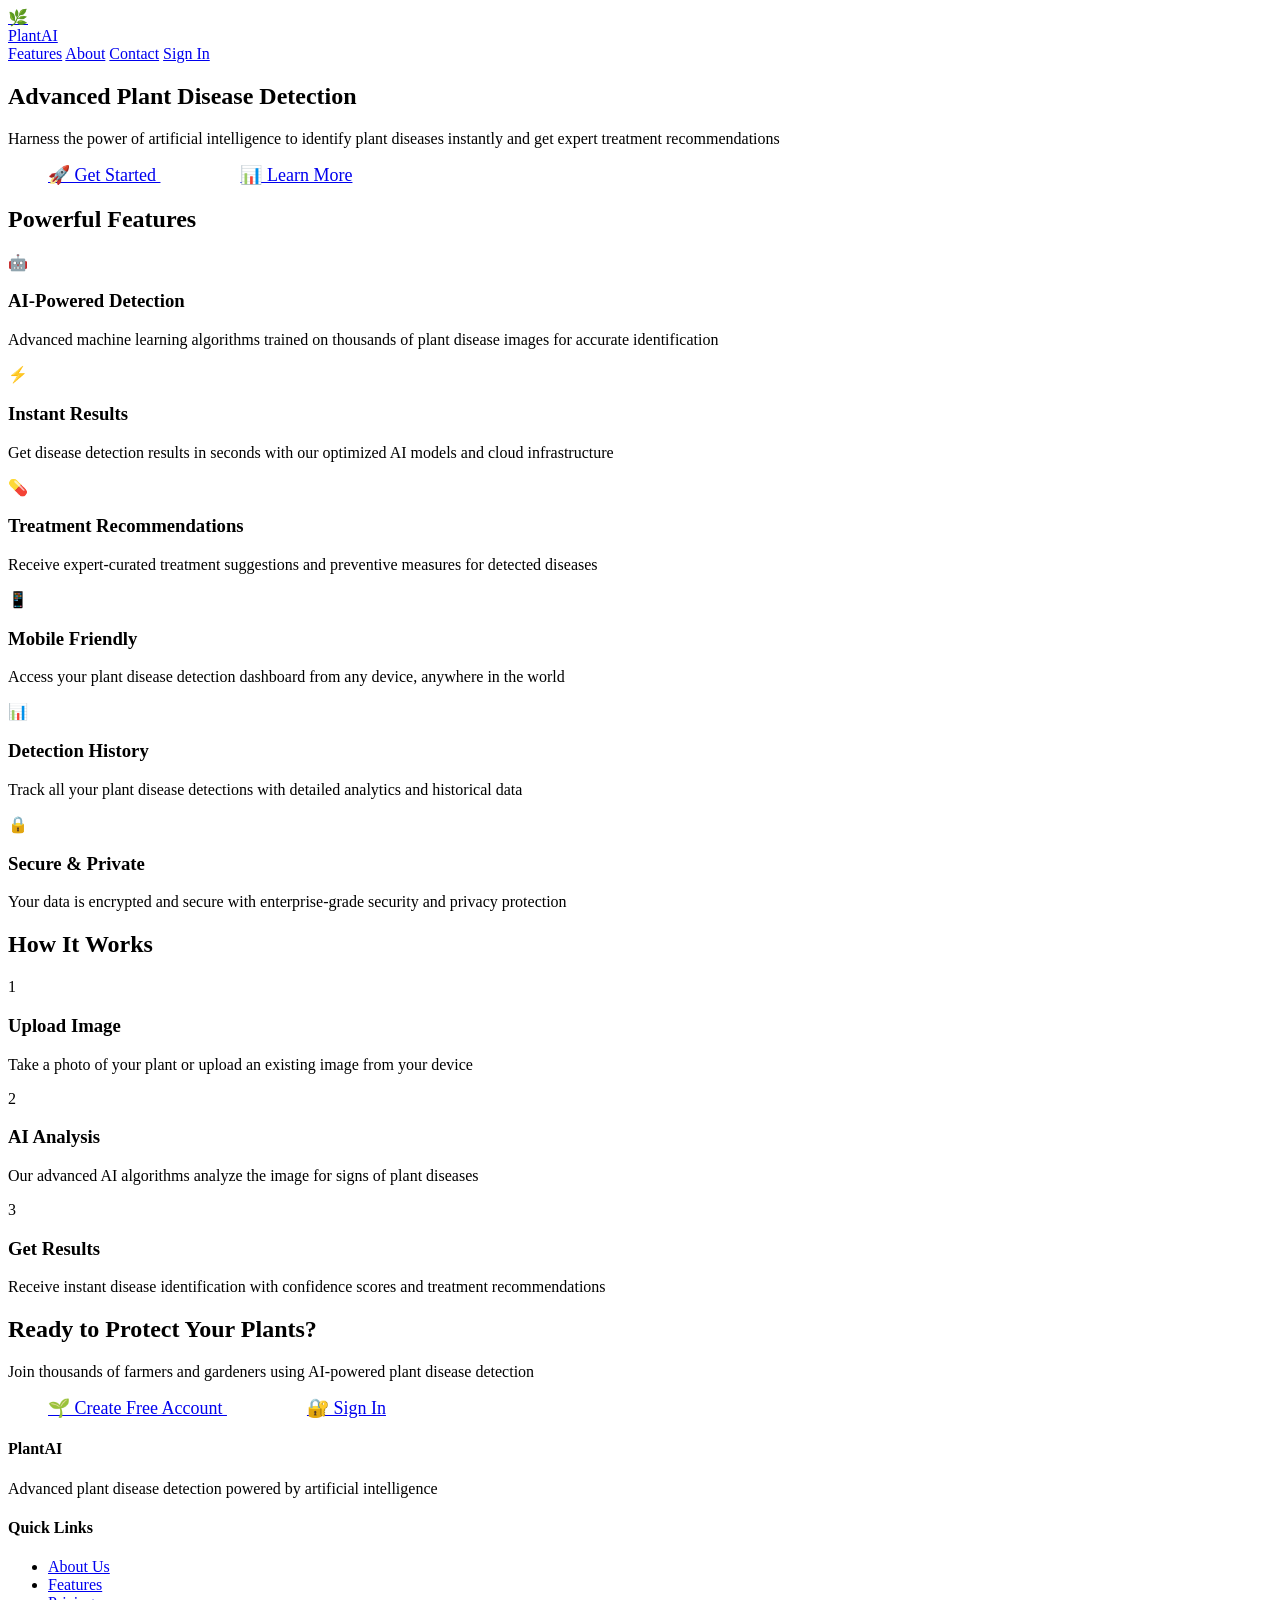
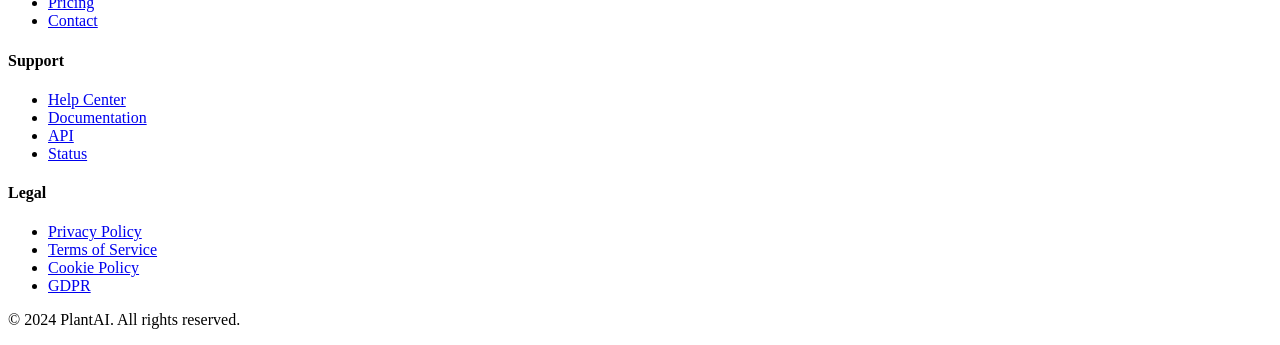
==== frontend/dashboard.html @ 575cbe3a "Initial commit: AI Plant Disease Detection System" ====
<!DOCTYPE html>
<html lang="en">
<head>
    <meta charset="UTF-8">
    <meta name="viewport" content="width=device-width, initial-scale=1.0">
    <title>Dashboard - Plant Disease Detection</title>
    <link rel="stylesheet" href="styles.css">
    <link rel="preconnect" href="https://fonts.googleapis.com">
    <link rel="preconnect" href="https://fonts.gstatic.com" crossorigin>
    <link href="https://fonts.googleapis.com/css2?family=Inter:wght@300;400;500;600;700;800&display=swap" rel="stylesheet">
</head>
<body>
    <div class="dashboard-container">
        <!-- Professional Dashboard Header -->
        <header class="dashboard-header">
            <div class="container">
                <div class="header-content">
                    <a href="#" class="logo">
                        <div class="logo-icon">🌿</div>
                        <span>PlantAI</span>
                    </a>
                    <nav class="nav-menu">
                        <a href="#dashboard" class="nav-link active" data-section="dashboard">Dashboard</a>
                        <a href="#history" class="nav-link" data-section="history">History</a>
                        <a href="#settings" class="nav-link" data-section="settings">Settings</a>
                        <button id="logout-btn" class="btn btn-secondary" style="width: auto; padding: 0.75rem 1.5rem; font-size: 0.875rem;">
                            Logout
                        </button>
                    </nav>
                </div>
            </div>
        </header>

        <!-- Professional Dashboard Content -->
        <main class="dashboard-content">
            <div class="container">
                <!-- Welcome Section -->
                <section class="welcome-card fade-in">
                    <div class="welcome-header">
                        <h2>Welcome back, <span id="username">User</span>! 🌱</h2>
                        <p>Upload plant images to detect diseases and get AI-powered recommendations for treatment</p>
                    </div>
                </section>

                <!-- Upload Section -->
                <section class="upload-section slide-up">
                    <h3>🔬 Disease Detection</h3>
                    <div class="upload-container">
                        <div class="upload-area" id="uploadArea">
                            <div class="upload-icon">📸</div>
                            <p class="upload-text">Click to upload or drag and drop</p>
                            <p class="upload-hint">PNG, JPG, JPEG up to 16MB</p>
                            <input type="file" id="fileInput" accept="image/*" hidden>
                        </div>
                        
                        <div class="preview-container" id="previewContainer" style="display: none;">
                            <img id="previewImage" alt="Preview" style="width: 100%; max-height: 300px; object-fit: cover; border-radius: 12px; margin-bottom: 1.5rem;">
                            <div class="preview-actions">
                                <button id="detectBtn" class="btn btn-primary" style="width: auto; padding: 1rem 2rem;">
                                    🚀 Detect Disease
                                </button>
                                <button id="clearBtn" class="btn btn-secondary" style="width: auto; padding: 1rem 2rem;">
                                    🗑️ Clear
                                </button>
                            </div>
                        </div>
                    </div>
                </section>

                <!-- Results Section -->
                <section class="results-section" id="resultsSection" style="display: none;">
                    <h3>📊 Detection Results</h3>
                    <div class="result-card">
                        <div class="result-header">
                            <h4 class="result-title" id="diseaseName">Analyzing...</h4>
                            <span class="confidence-badge" id="confidenceScore">0%</span>
                        </div>
                        <div class="result-body">
                            <p class="result-description" id="diseaseDescription"></p>
                            <div class="recommendations">
                                <h4>💡 Treatment Recommendations</h4>
                                <ul id="recommendationsList"></ul>
                            </div>
                        </div>
                    </div>
                </section>

                <!-- History Section -->
                <section class="history-section scale-in">
                    <h3>📈 Detection History</h3>
                    <div class="history-grid" id="historyContainer">
                        <p class="text-center" style="grid-column: 1 / -1; color: var(--text-secondary); font-style: italic;">
                            No detection history available
                        </p>
                    </div>
                </section>
            </div>
        </main>
    </div>
    
    <!-- Professional Loading Overlay -->
    <div class="loading-overlay" id="loadingOverlay" style="display: none;">
        <div class="loading-spinner"></div>
        <p class="loading-text">Analyzing image with AI...</p>
    </div>
    
    <script src="dashboard.js"></script>
</body>
</html>
---- frontend/styles.css ----
/* ===== MODERN PROFESSIONAL UI ===== */

/* CSS Variables for Professional Theme */
:root {
    --primary-color: #2563eb;
    --primary-dark: #1e40af;
    --primary-light: #3b82f6;
    --secondary-color: #10b981;
    --accent-color: #f59e0b;
    --danger-color: #ef4444;
    --warning-color: #f59e0b;
    --success-color: #10b981;
    --dark-bg: #0f172a;
    --light-bg: #f8fafc;
    --card-bg: #ffffff;
    --text-primary: #1e293b;
    --text-secondary: #64748b;
    --text-light: #94a3b8;
    --border-color: #e2e8f0;
    --shadow-sm: 0 1px 2px 0 rgba(0, 0, 0, 0.05);
    --shadow-md: 0 4px 6px -1px rgba(0, 0, 0, 0.1), 0 2px 4px -1px rgba(0, 0, 0, 0.06);
    --shadow-lg: 0 10px 15px -3px rgba(0, 0, 0, 0.1), 0 4px 6px -2px rgba(0, 0, 0, 0.05);
    --shadow-xl: 0 20px 25px -5px rgba(0, 0, 0, 0.1), 0 10px 10px -5px rgba(0, 0, 0, 0.04);
    --gradient-primary: linear-gradient(135deg, #667eea 0%, #764ba2 100%);
    --gradient-secondary: linear-gradient(135deg, #f093fb 0%, #f5576c 100%);
    --gradient-success: linear-gradient(135deg, #4facfe 0%, #00f2fe 100%);
    --gradient-dark: linear-gradient(135deg, #0f172a 0%, #1e293b 100%);
}

/* Global Reset & Base Styles */
* {
    margin: 0;
    padding: 0;
    box-sizing: border-box;
}

html {
    scroll-behavior: smooth;
    font-size: 16px;
}

body {
    font-family: 'Inter', -apple-system, BlinkMacSystemFont, 'Segoe UI', Roboto, Oxygen, Ubuntu, Cantarell, sans-serif;
    line-height: 1.6;
    color: var(--text-primary);
    background: var(--gradient-dark);
    min-height: 100vh;
    overflow-x: hidden;
}

/* Professional Typography */
h1, h2, h3, h4, h5, h6 {
    font-weight: 700;
    line-height: 1.2;
    letter-spacing: -0.025em;
}

h1 { font-size: clamp(2rem, 5vw, 3.5rem); }
h2 { font-size: clamp(1.5rem, 4vw, 2.5rem); }
h3 { font-size: clamp(1.25rem, 3vw, 2rem); }
h4 { font-size: clamp(1.125rem, 2.5vw, 1.5rem); }
h5 { font-size: clamp(1rem, 2vw, 1.25rem); }
h6 { font-size: clamp(0.875rem, 1.5vw, 1.125rem); }

p {
    font-size: clamp(0.875rem, 2vw, 1rem);
    color: var(--text-secondary);
    margin-bottom: 1rem;
}

/* Professional Container */
.container {
    max-width: 1400px;
    margin: 0 auto;
    padding: 0 2rem;
}

@media (min-width: 1536px) {
    .container {
        max-width: 1600px;
        padding: 0 3rem;
    }
}

/* ===== ENHANCED HEADER ===== */
.header {
    background: rgba(255, 255, 255, 0.05);
    backdrop-filter: blur(20px);
    -webkit-backdrop-filter: blur(20px);
    border-bottom: 1px solid rgba(255, 255, 255, 0.1);
    padding: 2rem 0;
    position: relative;
    overflow: hidden;
}

.header::before {
    content: '';
    position: absolute;
    top: 0;
    left: -100%;
    width: 100%;
    height: 100%;
    background: linear-gradient(90deg, transparent, rgba(255,255,255,0.03), transparent);
    animation: shimmer 8s infinite;
}

@keyframes shimmer {
    0% { left: -100%; }
    100% { left: 100%; }
}

.header-content {
    display: flex;
    justify-content: space-between;
    align-items: center;
    position: relative;
    z-index: 10;
}

.logo {
    display: flex;
    align-items: center;
    gap: 1rem;
    font-size: 1.5rem;
    font-weight: 800;
    color: white;
    text-decoration: none;
}

.logo-icon {
    width: 48px;
    height: 48px;
    background: var(--gradient-primary);
    border-radius: 12px;
    display: flex;
    align-items: center;
    justify-content: center;
    font-size: 1.5rem;
    box-shadow: var(--shadow-lg);
}

.header-title {
    text-align: center;
    color: white;
    margin-bottom: 0.5rem;
}

.header-subtitle {
    color: rgba(255, 255, 255, 0.8);
    font-size: 1rem;
    font-weight: 400;
}

/* ===== PROFESSIONAL NAVIGATION ===== */
.nav-menu {
    display: flex;
    gap: 2rem;
    align-items: center;
}

.nav-link {
    color: rgba(255, 255, 255, 0.8);
    text-decoration: none;
    font-weight: 500;
    padding: 0.5rem 1rem;
    border-radius: 8px;
    transition: all 0.3s ease;
    position: relative;
}

.nav-link:hover {
    color: white;
    background: rgba(255, 255, 255, 0.1);
}

.nav-link.active {
    color: white;
    background: var(--primary-color);
}

/* ===== PROFESSIONAL AUTHENTICATION ===== */
.auth-container {
    background: rgba(255, 255, 255, 0.95);
    backdrop-filter: blur(20px);
    -webkit-backdrop-filter: blur(20px);
    border-radius: 24px;
    box-shadow: var(--shadow-xl);
    border: 1px solid rgba(255, 255, 255, 0.2);
    max-width: 480px;
    margin: 4rem auto;
    overflow: hidden;
    position: relative;
}

.auth-container::before {
    content: '';
    position: absolute;
    top: 0;
    left: 0;
    right: 0;
    height: 4px;
    background: var(--gradient-primary);
}

.auth-header {
    padding: 2.5rem 2rem 1.5rem;
    text-align: center;
    background: var(--gradient-dark);
    color: white;
}

.auth-header h2 {
    font-size: 2rem;
    margin-bottom: 0.5rem;
}

.auth-header p {
    color: rgba(255, 255, 255, 0.8);
    margin-bottom: 0;
}

.auth-body {
    padding: 2.5rem 2rem;
}

.form-group {
    margin-bottom: 1.5rem;
}

.form-label {
    display: block;
    margin-bottom: 0.5rem;
    font-weight: 600;
    color: var(--text-primary);
    font-size: 0.875rem;
}

.form-input {
    width: 100%;
    padding: 1rem 1.25rem;
    border: 2px solid var(--border-color);
    border-radius: 12px;
    font-size: 1rem;
    transition: all 0.3s ease;
    background: white;
}

.form-input:focus {
    outline: none;
    border-color: var(--primary-color);
    box-shadow: 0 0 0 3px rgba(37, 99, 235, 0.1);
}

.form-input::placeholder {
    color: var(--text-light);
}

.btn {
    width: 100%;
    padding: 1rem 2rem;
    border: none;
    border-radius: 12px;
    font-size: 1rem;
    font-weight: 600;
    cursor: pointer;
    transition: all 0.3s ease;
    position: relative;
    overflow: hidden;
    text-transform: uppercase;
    letter-spacing: 0.05em;
}

.btn-primary {
    background: var(--gradient-primary);
    color: white;
    box-shadow: var(--shadow-md);
}

.btn-primary:hover {
    transform: translateY(-2px);
    box-shadow: var(--shadow-lg);
}

.btn-primary:active {
    transform: translateY(0);
}

.btn-secondary {
    background: var(--gradient-secondary);
    color: white;
    box-shadow: var(--shadow-md);
}

.btn-secondary:hover {
    transform: translateY(-2px);
    box-shadow: var(--shadow-lg);
}

.auth-footer {
    padding: 1.5rem 2rem;
    text-align: center;
    background: var(--light-bg);
    border-top: 1px solid var(--border-color);
}

.auth-link {
    color: var(--primary-color);
    text-decoration: none;
    font-weight: 600;
}

.auth-link:hover {
    text-decoration: underline;
}

/* ===== PROFESSIONAL DASHBOARD ===== */
.dashboard-container {
    min-height: 100vh;
    background: var(--gradient-dark);
}

.dashboard-header {
    background: rgba(255, 255, 255, 0.05);
    backdrop-filter: blur(20px);
    -webkit-backdrop-filter: blur(20px);
    border-bottom: 1px solid rgba(255, 255, 255, 0.1);
    position: sticky;
    top: 0;
    z-index: 100;
}

.dashboard-content {
    padding: 3rem 0;
}

.welcome-card {
    background: rgba(255, 255, 255, 0.95);
    backdrop-filter: blur(20px);
    -webkit-backdrop-filter: blur(20px);
    border-radius: 24px;
    padding: 3rem;
    margin-bottom: 3rem;
    text-align: center;
    box-shadow: var(--shadow-xl);
    border: 1px solid rgba(255, 255, 255, 0.2);
}

.welcome-card h2 {
    color: var(--text-primary);
    margin-bottom: 1rem;
}

.welcome-card p {
    color: var(--text-secondary);
    font-size: 1.125rem;
}

/* ===== PROFESSIONAL UPLOAD SECTION ===== */
.upload-section {
    background: rgba(255, 255, 255, 0.95);
    backdrop-filter: blur(20px);
    -webkit-backdrop-filter: blur(20px);
    border-radius: 24px;
    padding: 3rem;
    margin-bottom: 3rem;
    box-shadow: var(--shadow-xl);
    border: 1px solid rgba(255, 255, 255, 0.2);
}

.upload-area {
    border: 3px dashed var(--primary-color);
    border-radius: 20px;
    padding: 4rem 2rem;
    text-align: center;
    cursor: pointer;
    transition: all 0.4s ease;
    background: linear-gradient(135deg, rgba(37, 99, 235, 0.05) 0%, rgba(37, 99, 235, 0.02) 100%);
    position: relative;
    overflow: hidden;
}

.upload-area::before {
    content: '';
    position: absolute;
    top: 0;
    left: 0;
    right: 0;
    bottom: 0;
    background: linear-gradient(45deg, transparent 30%, rgba(37, 99, 235, 0.1) 50%, transparent 70%);
    transform: translateX(-100%);
    transition: transform 0.6s;
}

.upload-area:hover::before {
    transform: translateX(100%);
}

.upload-area:hover {
    border-color: var(--primary-dark);
    background: linear-gradient(135deg, rgba(37, 99, 235, 0.1) 0%, rgba(37, 99, 235, 0.05) 100%);
    transform: translateY(-5px);
}

.upload-icon {
    font-size: 4rem;
    margin-bottom: 1.5rem;
    color: var(--primary-color);
    animation: float 3s ease-in-out infinite;
}

@keyframes float {
    0%, 100% { transform: translateY(0px); }
    50% { transform: translateY(-10px); }
}

.upload-text {
    color: var(--text-primary);
    font-size: 1.25rem;
    font-weight: 600;
    margin-bottom: 0.5rem;
}

.upload-hint {
    color: var(--text-secondary);
    font-size: 0.875rem;
}

/* ===== PROFESSIONAL RESULTS ===== */
.results-section {
    background: rgba(255, 255, 255, 0.95);
    backdrop-filter: blur(20px);
    -webkit-backdrop-filter: blur(20px);
    border-radius: 24px;
    padding: 3rem;
    margin-bottom: 3rem;
    box-shadow: var(--shadow-xl);
    border: 1px solid rgba(255, 255, 255, 0.2);
    opacity: 0;
    transform: translateY(30px);
    transition: all 0.6s ease;
}

.results-section.show {
    opacity: 1;
    transform: translateY(0);
}

.result-card {
    background: white;
    border-radius: 16px;
    overflow: hidden;
    box-shadow: var(--shadow-md);
}

.result-header {
    background: var(--gradient-dark);
    color: white;
    padding: 2rem;
    display: flex;
    justify-content: space-between;
    align-items: center;
}

.result-title {
    font-size: 1.5rem;
    font-weight: 700;
}

.confidence-badge {
background: var(--gradient-success);
color: white;
padding: 0.75rem 1.5rem;
border-radius: 50px;
font-weight: 700;
font-size: 0.875rem;
box-shadow: var(--shadow-md);
}

.confidence-high {
background: linear-gradient(135deg, #10b981 0%, #059669 100%);
}

.confidence-medium {
background: linear-gradient(135deg, #f59e0b 0%, #d97706 100%);
}

.confidence-low {
background: linear-gradient(135deg, #ef4444 0%, #dc2626 100%);
}

.result-body {
padding: 2rem;
}

.result-description {
    color: var(--text-secondary);
    margin-bottom: 2rem;
    line-height: 1.7;
}

.recommendations {
    background: var(--light-bg);
    border-radius: 12px;
    padding: 1.5rem;
}

.recommendations h4 {
    color: var(--text-primary);
    margin-bottom: 1rem;
    font-size: 1.125rem;
}

.recommendations ul {
    list-style: none;
}

.recommendations li {
    padding: 0.75rem 0;
    color: var(--text-secondary);
    position: relative;
    padding-left: 2rem;
}

.recommendations li::before {
    content: '✓';
    position: absolute;
    left: 0;
    color: var(--success-color);
    font-weight: bold;
    font-size: 1.125rem;
}

/* ===== PROFESSIONAL HISTORY ===== */
.history-section {
    background: rgba(255, 255, 255, 0.95);
    backdrop-filter: blur(20px);
    -webkit-backdrop-filter: blur(20px);
    border-radius: 24px;
    padding: 3rem;
    box-shadow: var(--shadow-xl);
    border: 1px solid rgba(255, 255, 255, 0.2);
}

.history-grid {
    display: grid;
    grid-template-columns: repeat(auto-fill, minmax(320px, 1fr));
    gap: 2rem;
}

.history-item {
    background: white;
    border-radius: 16px;
    overflow: hidden;
    box-shadow: var(--shadow-md);
    transition: all 0.3s ease;
    cursor: pointer;
}

.history-item:hover {
    transform: translateY(-5px);
    box-shadow: var(--shadow-xl);
}

.history-image {
    width: 100%;
    height: 200px;
    object-fit: cover;
}

.history-content {
    padding: 1.5rem;
}

.history-title {
    font-size: 1.125rem;
    font-weight: 600;
    color: var(--text-primary);
    margin-bottom: 0.5rem;
}

.history-confidence {
    color: var(--text-secondary);
    font-size: 0.875rem;
    margin-bottom: 0.5rem;
}

.history-date {
    color: var(--text-light);
    font-size: 0.75rem;
}

/* Enhanced History Item Styles */
.history-item-header {
    display: flex;
    justify-content: space-between;
    align-items: center;
    margin-bottom: 1rem;
}

.history-item-header h4 {
    font-size: 1.125rem;
    font-weight: 600;
    color: var(--text-primary);
    margin: 0;
}

.history-item-body {
    display: flex;
    flex-direction: column;
    gap: 0.5rem;
}

.history-filename {
    color: var(--text-secondary);
    font-size: 0.875rem;
    margin: 0;
}

.history-date {
    color: var(--text-light);
    font-size: 0.75rem;
    margin: 0;
}

/* No History Card */
.no-history-card {
    text-align: center;
    padding: 4rem 2rem;
    background: rgba(255, 255, 255, 0.5);
    border-radius: 20px;
    border: 2px dashed var(--border-color);
    grid-column: 1 / -1;
}

.no-history-icon {
    font-size: 4rem;
    margin-bottom: 1.5rem;
    opacity: 0.5;
}

.no-history-card h3 {
    color: var(--text-secondary);
    margin-bottom: 1rem;
    font-size: 1.5rem;
}

.no-history-card p {
    color: var(--text-light);
    font-size: 1rem;
    margin: 0;
}

/* ===== PROFESSIONAL LOADING ===== */
.loading-overlay {
    position: fixed;
    top: 0;
    left: 0;
    width: 100%;
    height: 100%;
    background: rgba(0, 0, 0, 0.8);
    backdrop-filter: blur(10px);
    -webkit-backdrop-filter: blur(10px);
    display: flex;
    flex-direction: column;
    justify-content: center;
    align-items: center;
    z-index: 1000;
}

.loading-spinner {
    width: 60px;
    height: 60px;
    border: 4px solid rgba(255, 255, 255, 0.2);
    border-top: 4px solid var(--primary-color);
    border-radius: 50%;
    animation: spin 1s linear infinite;
    margin-bottom: 1.5rem;
}

@keyframes spin {
    0% { transform: rotate(0deg); }
    100% { transform: rotate(360deg); }
}

.loading-text {
    color: white;
    font-size: 1.125rem;
    font-weight: 500;
}

/* ===== PROFESSIONAL ERROR MESSAGES ===== */
.error-message {
    background: linear-gradient(135deg, #fef2f2 0%, #fee2e2 100%);
    color: var(--danger-color);
    padding: 1rem 1.5rem;
    border-radius: 12px;
    border: 1px solid #fecaca;
    font-size: 0.875rem;
    font-weight: 500;
    margin-top: 1rem;
    display: none;
}

.error-message.show {
    display: block;
    animation: slideDown 0.3s ease;
}

@keyframes slideDown {
    from {
        opacity: 0;
        transform: translateY(-10px);
    }
    to {
        opacity: 1;
        transform: translateY(0);
    }
}

/* ===== PROFESSIONAL RESPONSIVE DESIGN ===== */
@media (max-width: 768px) {
    .container {
        padding: 0 1rem;
    }
    
    .auth-container {
        margin: 2rem 1rem;
        border-radius: 16px;
    }
    
    .auth-header,
    .auth-body,
    .auth-footer {
        padding: 1.5rem;
    }
    
    .upload-section,
    .results-section,
    .history-section {
        padding: 2rem 1.5rem;
        border-radius: 16px;
    }
    
    .history-grid {
        grid-template-columns: 1fr;
        gap: 1.5rem;
    }
    
    .nav-menu {
        display: none;
    }
}

@media (max-width: 480px) {
    .header-title {
        font-size: 1.5rem;
    }
    
    .logo-icon {
        width: 40px;
        height: 40px;
        font-size: 1.25rem;
    }
    
    .upload-area {
        padding: 3rem 1rem;
    }
    
    .upload-icon {
        font-size: 3rem;
    }
}

/* ===== PROFESSIONAL UTILITIES ===== */
.text-center { text-align: center; }
.text-left { text-align: left; }
.text-right { text-align: right; }

.mb-0 { margin-bottom: 0; }
.mb-1 { margin-bottom: 0.5rem; }
.mb-2 { margin-bottom: 1rem; }
.mb-3 { margin-bottom: 1.5rem; }
.mb-4 { margin-bottom: 2rem; }

.mt-0 { margin-top: 0; }
.mt-1 { margin-top: 0.5rem; }
.mt-2 { margin-top: 1rem; }
.mt-3 { margin-top: 1.5rem; }
.mt-4 { margin-top: 2rem; }

.p-0 { padding: 0; }
.p-1 { padding: 0.5rem; }
.p-2 { padding: 1rem; }
.p-3 { padding: 1.5rem; }
.p-4 { padding: 2rem; }

/* ===== PROFESSIONAL HERO SECTION ===== */
.hero {
    min-height: 100vh;
    display: flex;
    align-items: center;
    background: var(--gradient-dark);
    position: relative;
    overflow: hidden;
}

.hero::before {
    content: '';
    position: absolute;
    top: 0;
    left: 0;
    right: 0;
    bottom: 0;
    background: url('data:image/svg+xml,<svg xmlns="http://www.w3.org/2000/svg" viewBox="0 0 100 100"><defs><pattern id="grain" width="100" height="100" patternUnits="userSpaceOnUse"><circle cx="25" cy="25" r="1" fill="white" opacity="0.03"/><circle cx="75" cy="75" r="1" fill="white" opacity="0.03"/></pattern></defs><rect width="100" height="100" fill="url(%23grain)"/></svg>');
    pointer-events: none;
}

.hero-content {
    text-align: center;
    color: white;
    position: relative;
    z-index: 10;
    max-width: 800px;
    margin: 0 auto;
}

.hero-title {
    font-size: clamp(2.5rem, 6vw, 4rem);
    font-weight: 800;
    margin-bottom: 1.5rem;
    line-height: 1.1;
    background: linear-gradient(135deg, #667eea 0%, #764ba2 100%);
    -webkit-background-clip: text;
    -webkit-text-fill-color: transparent;
    background-clip: text;
}

.hero-subtitle {
    font-size: clamp(1.125rem, 3vw, 1.5rem);
    margin-bottom: 3rem;
    opacity: 0.9;
    line-height: 1.6;
}

.hero-actions {
    display: flex;
    gap: 1.5rem;
    justify-content: center;
    flex-wrap: wrap;
}

/* ===== PROFESSIONAL FEATURES SECTION ===== */
.features {
    padding: 6rem 0;
    background: var(--light-bg);
}

.section-title {
    text-align: center;
    font-size: clamp(2rem, 5vw, 3rem);
    margin-bottom: 4rem;
    color: var(--text-primary);
}

.features-grid {
    display: grid;
    grid-template-columns: repeat(auto-fit, minmax(350px, 1fr));
    gap: 3rem;
}

.feature-card {
    background: white;
    padding: 3rem 2rem;
    border-radius: 20px;
    box-shadow: var(--shadow-lg);
    text-align: center;
    transition: all 0.3s ease;
    border: 1px solid var(--border-color);
}

.feature-card:hover {
    transform: translateY(-10px);
    box-shadow: var(--shadow-xl);
}

.feature-icon {
    font-size: 3rem;
    margin-bottom: 1.5rem;
    display: block;
}

.feature-card h3 {
    font-size: 1.5rem;
    margin-bottom: 1rem;
    color: var(--text-primary);
}

.feature-card p {
    color: var(--text-secondary);
    line-height: 1.6;
}

/* ===== PROFESSIONAL HOW IT WORKS SECTION ===== */
.how-it-works {
    padding: 6rem 0;
    background: white;
}

.steps-grid {
    display: grid;
    grid-template-columns: repeat(auto-fit, minmax(300px, 1fr));
    gap: 3rem;
    margin-top: 4rem;
}

.step-card {
    text-align: center;
    position: relative;
}

.step-number {
    width: 60px;
    height: 60px;
    background: var(--gradient-primary);
    color: white;
    border-radius: 50%;
    display: flex;
    align-items: center;
    justify-content: center;
    font-size: 1.5rem;
    font-weight: 700;
    margin: 0 auto 2rem;
}

.step-card h3 {
    font-size: 1.5rem;
    margin-bottom: 1rem;
    color: var(--text-primary);
}

.step-card p {
    color: var(--text-secondary);
    line-height: 1.6;
}

/* ===== PROFESSIONAL CTA SECTION ===== */
.cta {
    padding: 6rem 0;
    background: var(--gradient-dark);
    text-align: center;
}

.cta-content h2 {
    color: white;
    font-size: clamp(2rem, 5vw, 3rem);
    margin-bottom: 1.5rem;
}

.cta-content p {
    color: rgba(255, 255, 255, 0.8);
    font-size: 1.25rem;
    margin-bottom: 3rem;
}

.cta-actions {
    display: flex;
    gap: 1.5rem;
    justify-content: center;
    flex-wrap: wrap;
}

/* ===== PROFESSIONAL FOOTER ===== */
.footer {
    background: var(--dark-bg);
    color: white;
    padding: 4rem 0 2rem;
}

.footer-content {
    display: grid;
    grid-template-columns: repeat(auto-fit, minmax(250px, 1fr));
    gap: 3rem;
    margin-bottom: 3rem;
}

.footer-section h4 {
    font-size: 1.25rem;
    margin-bottom: 1.5rem;
    color: white;
}

.footer-section p {
    color: rgba(255, 255, 255, 0.7);
    line-height: 1.6;
}

.footer-section ul {
    list-style: none;
}

.footer-section ul li {
    margin-bottom: 0.75rem;
}

.footer-section ul li a {
    color: rgba(255, 255, 255, 0.7);
    text-decoration: none;
    transition: color 0.3s ease;
}

.footer-section ul li a:hover {
    color: white;
}

.footer-bottom {
    text-align: center;
    padding-top: 2rem;
    border-top: 1px solid rgba(255, 255, 255, 0.1);
    color: rgba(255, 255, 255, 0.5);
}

/* ===== PROFESSIONAL ANIMATIONS ===== */
.fade-in {
    animation: fadeIn 0.6s ease;
}

.slide-up {
    animation: slideUp 0.6s ease;
}

.scale-in {
    animation: scaleIn 0.4s ease;
}

@keyframes fadeIn {
    from {
        opacity: 0;
        transform: translateY(20px);
    }
    to {
        opacity: 1;
        transform: translateY(0);
    }
}

@keyframes slideUp {
    from {
        opacity: 0;
        transform: translateY(30px);
    }
    to {
        opacity: 1;
        transform: translateY(0);
    }
}

@keyframes scaleIn {
    from {
        opacity: 0;
        transform: scale(0.9);
    }
    to {
        opacity: 1;
        transform: scale(1);
    }
}
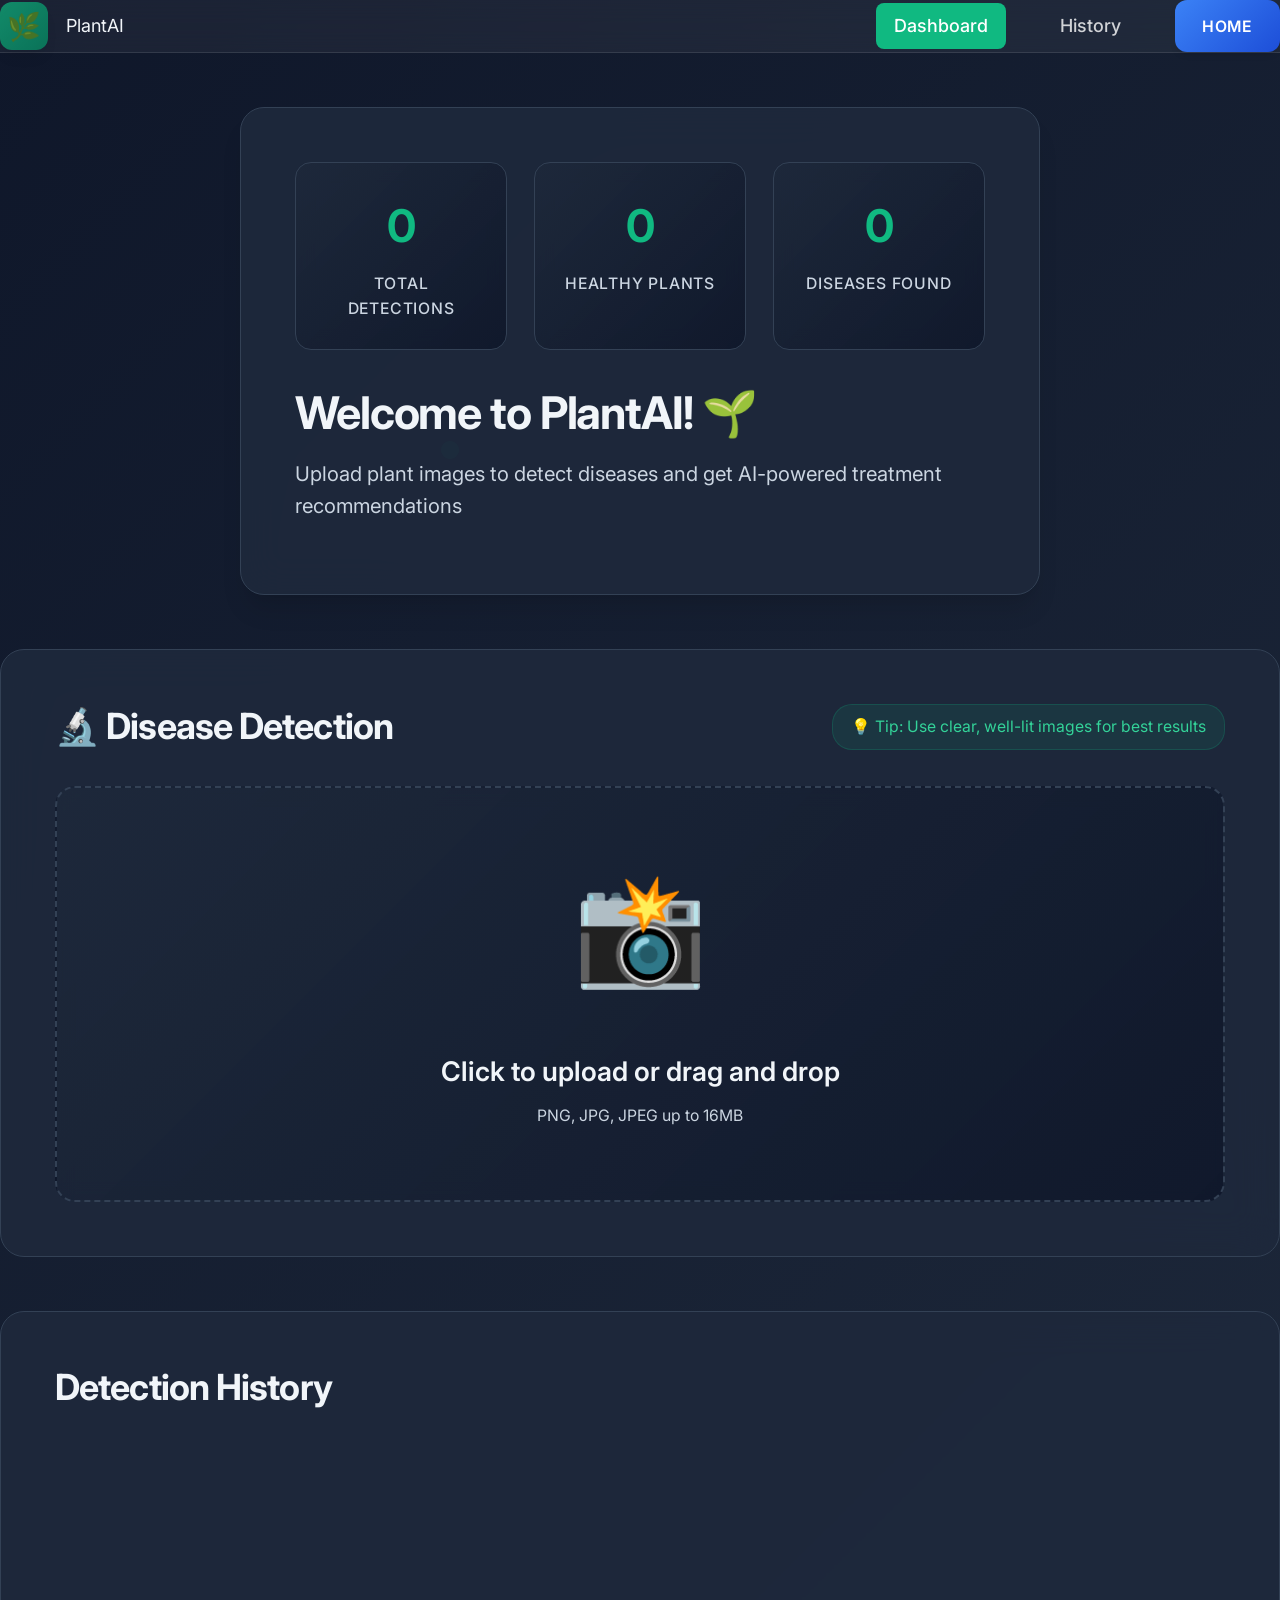
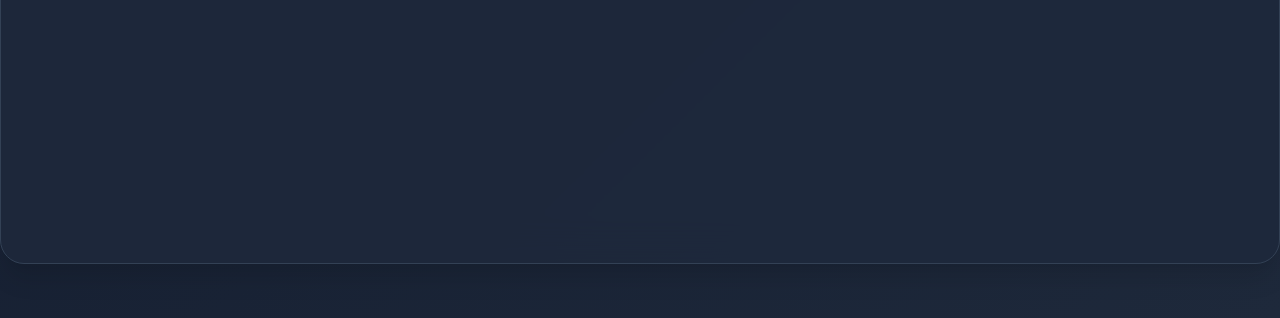
==== commit d527ef58: "???? Major Update: Enhanced UI with persistent storage and full-screen design ??? Features Added: - " ====
--- a/frontend/dashboard.html
+++ b/frontend/dashboard.html
@@ -2,12 +2,13 @@
 <html lang="en">
 <head>
     <meta charset="UTF-8">
-    <meta name="viewport" content="width=device-width, initial-scale=1.0">
-    <title>Dashboard - Plant Disease Detection</title>
+    <meta name="viewport" content="width=1200, initial-scale=1.0">
+    <title>PlantAI - Advanced Plant Disease Detection</title>
     <link rel="stylesheet" href="styles.css">
     <link rel="preconnect" href="https://fonts.googleapis.com">
     <link rel="preconnect" href="https://fonts.gstatic.com" crossorigin>
     <link href="https://fonts.googleapis.com/css2?family=Inter:wght@300;400;500;600;700;800&display=swap" rel="stylesheet">
+    <link rel="icon" type="image/svg+xml" href="data:image/svg+xml,<svg xmlns='http://www.w3.org/2000/svg' viewBox='0 0 100 100'><text y='.9em' font-size='90'>🌿</text></svg>">
 </head>
 <body>
     <div class="dashboard-container">
@@ -22,10 +23,9 @@
                     <nav class="nav-menu">
                         <a href="#dashboard" class="nav-link active" data-section="dashboard">Dashboard</a>
                         <a href="#history" class="nav-link" data-section="history">History</a>
-                        <a href="#settings" class="nav-link" data-section="settings">Settings</a>
-                        <button id="logout-btn" class="btn btn-secondary" style="width: auto; padding: 0.75rem 1.5rem; font-size: 0.875rem;">
-                            Logout
-                        </button>
+                        <a href="index.html" class="btn btn-secondary" style="width: auto; padding: 0.75rem 1.5rem; font-size: 0.875rem;">
+                            Home
+                        </a>
                     </nav>
                 </div>
             </div>
@@ -37,14 +37,33 @@
                 <!-- Welcome Section -->
                 <section class="welcome-card fade-in">
                     <div class="welcome-header">
-                        <h2>Welcome back, <span id="username">User</span>! 🌱</h2>
-                        <p>Upload plant images to detect diseases and get AI-powered recommendations for treatment</p>
+                        <div class="welcome-stats">
+                            <div class="stat-item">
+                                <div class="stat-number" id="totalDetections">0</div>
+                                <div class="stat-label">Total Detections</div>
+                            </div>
+                            <div class="stat-item">
+                                <div class="stat-number" id="healthyCount">0</div>
+                                <div class="stat-label">Healthy Plants</div>
+                            </div>
+                            <div class="stat-item">
+                                <div class="stat-number" id="diseaseCount">0</div>
+                                <div class="stat-label">Diseases Found</div>
+                            </div>
+                        </div>
+                        <h2>Welcome to PlantAI! 🌱</h2>
+                        <p>Upload plant images to detect diseases and get AI-powered treatment recommendations</p>
                     </div>
                 </section>
 
                 <!-- Upload Section -->
                 <section class="upload-section slide-up">
-                    <h3>🔬 Disease Detection</h3>
+                    <div class="section-header">
+                        <h3>🔬 Disease Detection</h3>
+                        <div class="upload-tips">
+                            <span class="tip">💡 Tip: Use clear, well-lit images for best results</span>
+                        </div>
+                    </div>
                     <div class="upload-container">
                         <div class="upload-area" id="uploadArea">
                             <div class="upload-icon">📸</div>
@@ -87,11 +106,9 @@
 
                 <!-- History Section -->
                 <section class="history-section scale-in">
-                    <h3>📈 Detection History</h3>
+                    <h3>Detection History</h3>
                     <div class="history-grid" id="historyContainer">
-                        <p class="text-center" style="grid-column: 1 / -1; color: var(--text-secondary); font-style: italic;">
-                            No detection history available
-                        </p>
+                        <!-- Detection History Cards will be dynamically inserted here -->
                     </div>
                 </section>
             </div>
--- a/frontend/styles.css
+++ b/frontend/styles.css
@@ -2,29 +2,30 @@
 
 /* CSS Variables for Professional Theme */
 :root {
-    --primary-color: #2563eb;
-    --primary-dark: #1e40af;
-    --primary-light: #3b82f6;
-    --secondary-color: #10b981;
+    --primary-color: #10b981;
+    --primary-dark: #059669;
+    --primary-light: #34d399;
+    --secondary-color: #3b82f6;
     --accent-color: #f59e0b;
     --danger-color: #ef4444;
     --warning-color: #f59e0b;
     --success-color: #10b981;
     --dark-bg: #0f172a;
     --light-bg: #f8fafc;
-    --card-bg: #ffffff;
-    --text-primary: #1e293b;
-    --text-secondary: #64748b;
+    --card-bg: #1e293b;
+    --text-primary: #f1f5f9;
+    --text-secondary: #cbd5e1;
     --text-light: #94a3b8;
-    --border-color: #e2e8f0;
+    --border-color: #334155;
     --shadow-sm: 0 1px 2px 0 rgba(0, 0, 0, 0.05);
     --shadow-md: 0 4px 6px -1px rgba(0, 0, 0, 0.1), 0 2px 4px -1px rgba(0, 0, 0, 0.06);
     --shadow-lg: 0 10px 15px -3px rgba(0, 0, 0, 0.1), 0 4px 6px -2px rgba(0, 0, 0, 0.05);
     --shadow-xl: 0 20px 25px -5px rgba(0, 0, 0, 0.1), 0 10px 10px -5px rgba(0, 0, 0, 0.04);
-    --gradient-primary: linear-gradient(135deg, #667eea 0%, #764ba2 100%);
-    --gradient-secondary: linear-gradient(135deg, #f093fb 0%, #f5576c 100%);
-    --gradient-success: linear-gradient(135deg, #4facfe 0%, #00f2fe 100%);
+    --gradient-primary: linear-gradient(135deg, #10b981 0%, #059669 100%);
+    --gradient-secondary: linear-gradient(135deg, #3b82f6 0%, #1d4ed8 100%);
+    --gradient-success: linear-gradient(135deg, #34d399 0%, #10b981 100%);
     --gradient-dark: linear-gradient(135deg, #0f172a 0%, #1e293b 100%);
+    --gradient-card: linear-gradient(135deg, rgba(30, 41, 59, 0.8) 0%, rgba(15, 23, 42, 0.9) 100%);
 }
 
 /* Global Reset & Base Styles */
@@ -36,7 +37,9 @@
 
 html {
     scroll-behavior: smooth;
-    font-size: 16px;
+    font-size: 18px;
+    height: 100%;
+    width: 100%;
 }
 
 body {
@@ -44,8 +47,24 @@
     line-height: 1.6;
     color: var(--text-primary);
     background: var(--gradient-dark);
-    min-height: 100vh;
-    overflow-x: hidden;
+    height: 100%;
+    width: 100%;
+    margin: 0;
+    padding: 0;
+    overflow-x: auto;
+    position: relative;
+}
+
+body::before {
+    content: '';
+    position: fixed;
+    top: 0;
+    left: 0;
+    width: 100%;
+    height: 100%;
+    background: url('data:image/svg+xml,<svg xmlns="http://www.w3.org/2000/svg" viewBox="0 0 100 100"><defs><pattern id="grain" width="100" height="100" patternUnits="userSpaceOnUse"><circle cx="50" cy="50" r="1" fill="%2310b981" opacity="0.03"/></pattern></defs><rect width="100" height="100" fill="url(%23grain)"/></svg>');
+    pointer-events: none;
+    z-index: 1;
 }
 
 /* Professional Typography */
@@ -55,31 +74,32 @@
     letter-spacing: -0.025em;
 }
 
-h1 { font-size: clamp(2rem, 5vw, 3.5rem); }
-h2 { font-size: clamp(1.5rem, 4vw, 2.5rem); }
-h3 { font-size: clamp(1.25rem, 3vw, 2rem); }
-h4 { font-size: clamp(1.125rem, 2.5vw, 1.5rem); }
-h5 { font-size: clamp(1rem, 2vw, 1.25rem); }
-h6 { font-size: clamp(0.875rem, 1.5vw, 1.125rem); }
+h1 { font-size: 3.5rem; }
+h2 { font-size: 2.5rem; }
+h3 { font-size: 2rem; }
+h4 { font-size: 1.5rem; }
+h5 { font-size: 1.25rem; }
+h6 { font-size: 1.125rem; }
 
 p {
-    font-size: clamp(0.875rem, 2vw, 1rem);
+    font-size: 1rem;
     color: var(--text-secondary);
     margin-bottom: 1rem;
 }
 
-/* Professional Container */
+/* Professional Container - Desktop Only */
 .container {
-    max-width: 1400px;
     margin: 0 auto;
-    padding: 0 2rem;
-}
-
-@media (min-width: 1536px) {
-    .container {
-        max-width: 1600px;
-        padding: 0 3rem;
-    }
+    padding: 0;
+    width: 100%;
+}
+
+/* Full width container for hero section */
+.hero .container {
+    max-width: none;
+    padding: 0;
+    width: 100%;
+    height: 100%;
 }
 
 /* ===== ENHANCED HEADER ===== */
@@ -121,10 +141,8 @@
     display: flex;
     align-items: center;
     gap: 1rem;
-    font-size: 1.5rem;
-    font-weight: 800;
-    color: white;
     text-decoration: none;
+    color: var(--text-primary) !important;
 }
 
 .logo-icon {
@@ -137,6 +155,8 @@
     justify-content: center;
     font-size: 1.5rem;
     box-shadow: var(--shadow-lg);
+    opacity: 0.7;
+    cursor: not-allowed;
 }
 
 .header-title {
@@ -156,6 +176,20 @@
     display: flex;
     gap: 2rem;
     align-items: center;
+}
+
+.nav-menu .btn {
+    text-decoration: none;
+    display: inline-flex;
+    align-items: center;
+    justify-content: center;
+    transition: all 0.3s ease;
+}
+
+.nav-menu .btn:hover {
+    text-decoration: none;
+    transform: translateY(-2px);
+    box-shadow: var(--shadow-lg);
 }
 
 .nav-link {
@@ -186,10 +220,11 @@
     border-radius: 24px;
     box-shadow: var(--shadow-xl);
     border: 1px solid rgba(255, 255, 255, 0.2);
-    max-width: 480px;
+    width: 800px;
     margin: 4rem auto;
     overflow: hidden;
     position: relative;
+    min-height: 600px;
 }
 
 .auth-container::before {
@@ -203,15 +238,15 @@
 }
 
 .auth-header {
-    padding: 2.5rem 2rem 1.5rem;
+    padding: 3rem 3rem 2rem;
     text-align: center;
     background: var(--gradient-dark);
     color: white;
 }
 
 .auth-header h2 {
-    font-size: 2rem;
-    margin-bottom: 0.5rem;
+    font-size: 2.5rem;
+    margin-bottom: 1rem;
 }
 
 .auth-header p {
@@ -220,27 +255,27 @@
 }
 
 .auth-body {
-    padding: 2.5rem 2rem;
+    padding: 3rem;
 }
 
 .form-group {
-    margin-bottom: 1.5rem;
+    margin-bottom: 2rem;
 }
 
 .form-label {
     display: block;
-    margin-bottom: 0.5rem;
+    margin-bottom: 0.75rem;
     font-weight: 600;
     color: var(--text-primary);
-    font-size: 0.875rem;
+    font-size: 1rem;
 }
 
 .form-input {
     width: 100%;
-    padding: 1rem 1.25rem;
+    padding: 1.25rem 1.5rem;
     border: 2px solid var(--border-color);
     border-radius: 12px;
-    font-size: 1rem;
+    font-size: 1.125rem;
     transition: all 0.3s ease;
     background: white;
 }
@@ -255,15 +290,31 @@
     color: var(--text-light);
 }
 
-.btn {
-    width: 100%;
+.form-input::placeholder.btn {
+    background: var(--gradient-primary);
+    color: white;
+    border: none;
     padding: 1rem 2rem;
-    border: none;
     border-radius: 12px;
-    font-size: 1rem;
+    font-size: 1.125rem;
     font-weight: 600;
     cursor: pointer;
     transition: all 0.3s ease;
+    text-decoration: none;
+    display: inline-block;
+    position: relative;
+    overflow: hidden;
+}
+
+.btn {
+    width: 100%;
+    padding: 1.25rem 2rem;
+    border: none;
+    border-radius: 12px;
+    font-size: 1.125rem;
+    font-weight: 600;
+    cursor: pointer;
+    transition: all 0.3s ease;
     position: relative;
     overflow: hidden;
     text-transform: uppercase;
@@ -297,9 +348,9 @@
 }
 
 .auth-footer {
-    padding: 1.5rem 2rem;
+    padding: 2rem 3rem;
     text-align: center;
-    background: var(--light-bg);
+    background: rgba(30, 41, 59, 0.9);
     border-top: 1px solid var(--border-color);
 }
 
@@ -334,49 +385,59 @@
 }
 
 .welcome-card {
-    background: rgba(255, 255, 255, 0.95);
+    background: rgba(30, 41, 59, 0.95);
+    backdrop-filter: blur(20px);
+    -webkit-backdrop-filter: blur(20px);
+    border-radius: 24px;
+    padding: 3rem;
+    box-shadow: var(--shadow-xl);
+    border: 1px solid var(--border-color);
+    max-width: 800px;
+    margin: 0 auto 3rem;
+    position: relative;
+    overflow: hidden;
+}
+
+.welcome-card h2 {
+    color: var(--text-primary);
+    margin-bottom: 1rem;
+    font-weight: 700;
+}
+
+.welcome-card p {
+    color: var(--text-secondary);
+    font-size: 1.125rem;
+    line-height: 1.6;
+}
+
+/* ===== PROFESSIONAL UPLOAD SECTION ===== */
+.upload-section {
+    background: rgba(30, 41, 59, 0.95);
     backdrop-filter: blur(20px);
     -webkit-backdrop-filter: blur(20px);
     border-radius: 24px;
     padding: 3rem;
     margin-bottom: 3rem;
-    text-align: center;
-    box-shadow: var(--shadow-xl);
-    border: 1px solid rgba(255, 255, 255, 0.2);
-}
-
-.welcome-card h2 {
-    color: var(--text-primary);
-    margin-bottom: 1rem;
-}
-
-.welcome-card p {
-    color: var(--text-secondary);
-    font-size: 1.125rem;
-}
-
-/* ===== PROFESSIONAL UPLOAD SECTION ===== */
-.upload-section {
-    background: rgba(255, 255, 255, 0.95);
-    backdrop-filter: blur(20px);
-    -webkit-backdrop-filter: blur(20px);
-    border-radius: 24px;
-    padding: 3rem;
-    margin-bottom: 3rem;
-    box-shadow: var(--shadow-xl);
-    border: 1px solid rgba(255, 255, 255, 0.2);
+    position: relative;
+    overflow: hidden;
+    border: 1px solid var(--border-color);
 }
 
 .upload-area {
     border: 3px dashed var(--primary-color);
     border-radius: 20px;
-    padding: 4rem 2rem;
+    padding: 6rem 3rem;
     text-align: center;
     cursor: pointer;
     transition: all 0.4s ease;
     background: linear-gradient(135deg, rgba(37, 99, 235, 0.05) 0%, rgba(37, 99, 235, 0.02) 100%);
     position: relative;
     overflow: hidden;
+    min-height: 400px;
+    display: flex;
+    flex-direction: column;
+    justify-content: center;
+    align-items: center;
 }
 
 .upload-area::before {
@@ -402,8 +463,8 @@
 }
 
 .upload-icon {
-    font-size: 4rem;
-    margin-bottom: 1.5rem;
+    font-size: 6rem;
+    margin-bottom: 2rem;
     color: var(--primary-color);
     animation: float 3s ease-in-out infinite;
 }
@@ -415,7 +476,7 @@
 
 .upload-text {
     color: var(--text-primary);
-    font-size: 1.25rem;
+    font-size: 1.5rem;
     font-weight: 600;
     margin-bottom: 0.5rem;
 }
@@ -427,7 +488,7 @@
 
 /* ===== PROFESSIONAL RESULTS ===== */
 .results-section {
-    background: rgba(255, 255, 255, 0.95);
+    background: rgba(0, 0, 0, 0.95);
     backdrop-filter: blur(20px);
     -webkit-backdrop-filter: blur(20px);
     border-radius: 24px;
@@ -446,10 +507,13 @@
 }
 
 .result-card {
-    background: white;
+    background: var(--card-bg);
     border-radius: 16px;
     overflow: hidden;
-    box-shadow: var(--shadow-md);
+    box-shadow: var(--shadow-lg);
+    border: 1px solid var(--border-color);
+    backdrop-filter: blur(10px);
+    transition: all 0.3s ease;
 }
 
 .result-header {
@@ -459,55 +523,67 @@
     display: flex;
     justify-content: space-between;
     align-items: center;
+    border-bottom: 1px solid rgba(255, 255, 255, 0.1);
 }
 
 .result-title {
     font-size: 1.5rem;
     font-weight: 700;
+    text-shadow: 0 2px 4px rgba(0, 0, 0, 0.3);
+    letter-spacing: -0.025em;
 }
 
 .confidence-badge {
-background: var(--gradient-success);
-color: white;
-padding: 0.75rem 1.5rem;
-border-radius: 50px;
-font-weight: 700;
-font-size: 0.875rem;
-box-shadow: var(--shadow-md);
+    background: var(--gradient-success);
+    color: white;
+    padding: 0.75rem 1.5rem;
+    border-radius: 50px;
+    font-weight: 700;
+    font-size: 0.875rem;
+    box-shadow: var(--shadow-lg);
+    text-shadow: 0 1px 2px rgba(0, 0, 0, 0.3);
+    animation: pulse 2s infinite;
 }
 
 .confidence-high {
-background: linear-gradient(135deg, #10b981 0%, #059669 100%);
+    background: linear-gradient(135deg, #10b981 0%, #059669 100%);
 }
 
 .confidence-medium {
-background: linear-gradient(135deg, #f59e0b 0%, #d97706 100%);
+    background: linear-gradient(135deg, #f59e0b 0%, #d97706 100%);
 }
 
 .confidence-low {
-background: linear-gradient(135deg, #ef4444 0%, #dc2626 100%);
+    background: linear-gradient(135deg, #ef4444 0%, #dc2626 100%);
 }
 
 .result-body {
-padding: 2rem;
+    padding: 2rem;
 }
 
 .result-description {
     color: var(--text-secondary);
     margin-bottom: 2rem;
     line-height: 1.7;
+    font-size: 1.1rem;
+    font-weight: 500;
+    text-align: left;
 }
 
 .recommendations {
-    background: var(--light-bg);
+    background: rgba(15, 23, 42, 0.9);
     border-radius: 12px;
     padding: 1.5rem;
+    border: 1px solid var(--border-color);
+    backdrop-filter: blur(5px);
 }
 
 .recommendations h4 {
     color: var(--text-primary);
     margin-bottom: 1rem;
     font-size: 1.125rem;
+    font-weight: 600;
+    text-shadow: 0 1px 2px rgba(16, 185, 129, 0.3);
 }
 
 .recommendations ul {
@@ -519,6 +595,8 @@
     color: var(--text-secondary);
     position: relative;
     padding-left: 2rem;
+    font-size: 1rem;
+    line-height: 1.5;
 }
 
 .recommendations li::before {
@@ -528,10 +606,204 @@
     color: var(--success-color);
     font-weight: bold;
     font-size: 1.125rem;
+    background: rgba(16, 185, 129, 0.2);
+    width: 1.5rem;
+    height: 1.5rem;
+    border-radius: 50%;
+    display: flex;
+    align-items: center;
+    justify-content: center;
+    text-align: center;
+}
+
+.result-card:hover {
+    transform: translateY(-5px) scale(1.02);
+    box-shadow: var(--shadow-xl);
+    border-color: var(--primary-color);
 }
 
 /* ===== PROFESSIONAL HISTORY ===== */
 .history-section {
+    background: rgba(30, 41, 59, 0.95);
+    backdrop-filter: blur(20px);
+    -webkit-backdrop-filter: blur(20px);
+    border-radius: 24px;
+    padding: 3rem;
+    box-shadow: var(--shadow-xl);
+    border: 1px solid var(--border-color);
+}
+
+.history-grid {
+    display: grid;
+    grid-template-columns: repeat(4, 1fr);
+    gap: 2rem;
+    min-height: 400px;
+}
+
+.history-item {
+    background: rgba(15, 23, 42, 0.9);
+    border-radius: 16px;
+    overflow: hidden;
+    box-shadow: var(--shadow-md);
+    transition: all 0.3s ease;
+    cursor: pointer;
+    border: 1px solid var(--border-color);
+    backdrop-filter: blur(5px);
+}
+
+.history-item:hover {
+    transform: translateY(-5px);
+    box-shadow: var(--shadow-xl);
+}
+
+.history-image-container {
+    position: relative;
+    width: 100%;
+    height: 200px;
+    overflow: hidden;
+}
+
+.history-image {
+    width: 100%;
+    height: 100%;
+    object-fit: cover;
+    transition: transform 0.3s ease;
+}
+
+.history-item:hover .history-image {
+    transform: scale(1.05);
+}
+
+.history-overlay {
+    position: absolute;
+    top: 1rem;
+    right: 1rem;
+}
+
+.history-status {
+    padding: 0.5rem 1rem;
+    border-radius: 20px;
+    font-size: 0.75rem;
+    font-weight: 600;
+    text-transform: uppercase;
+    letter-spacing: 0.05em;
+    backdrop-filter: blur(10px);
+    -webkit-backdrop-filter: blur(10px);
+}
+
+.history-status.healthy,
+.history-status.status-healthy {
+    background: rgba(16, 185, 129, 0.9);
+    color: white;
+}
+
+.history-status.disease,
+.history-status.status-disease {
+    background: rgba(239, 68, 68, 0.9);
+    color: white;
+}
+
+.history-status.warning,
+.history-status.status-warning {
+    background: rgba(245, 158, 11, 0.9);
+    color: white;
+}
+
+.history-status.status-unknown {
+    background: rgba(107, 114, 128, 0.9);
+    color: white;
+}
+
+.history-content {
+    padding: 1.5rem;
+}
+
+.history-title {
+    font-size: 1.125rem;
+    font-weight: 600;
+    color: var(--text-primary);
+    margin-bottom: 0.5rem;
+}
+
+.history-confidence {
+    color: var(--text-secondary);
+    font-size: 0.875rem;
+    margin-bottom: 0.5rem;
+}
+
+.history-date {
+    color: var(--text-light);
+    font-size: 0.75rem;
+}
+
+/* Enhanced History Item Styles */
+.history-item-header {
+    display: flex;
+    justify-content: space-between;
+    align-items: center;
+    margin-bottom: 1rem;
+}
+
+.history-item-header h4 {
+    font-size: 1.125rem;
+    font-weight: 600;
+    color: var(--text-primary);
+    margin: 0;
+}
+
+.history-item-body {
+    display: flex;
+    flex-direction: column;
+    gap: 0.5rem;
+}
+
+.history-filename {
+    color: var(--text-secondary);
+    font-size: 0.875rem;
+    margin: 0;
+}
+
+.history-date {
+    color: var(--text-light);
+    font-size: 0.75rem;
+    margin: 0;
+}
+
+/* No History Card */
+.no-history-card {
+    text-align: center;
+    padding: 4rem 2rem;
+    background: rgba(30, 41, 59, 0.8);
+    backdrop-filter: blur(10px);
+    border-radius: 20px;
+    border: 2px dashed var(--border-color);
+    grid-column: 1 / -1;
+}
+
+/* Loading Spinner */
+.spinner {
+    display: inline-block;
+    width: 16px;
+    height: 16px;
+    border: 2px solid rgba(255, 255, 255, 0.3);
+    border-radius: 50%;
+    border-top-color: white;
+    animation: spin 0.8s linear infinite;
+    margin-right: 8px;
+}
+
+@keyframes spin {
+    to { transform: rotate(360deg); }
+}
+
+/* Form Loading State */
+button:disabled {
+    opacity: 0.7;
+    cursor: not-allowed;
+}
+
+/* Enhanced Login Page Styles */
+.auth-card {
     background: rgba(255, 255, 255, 0.95);
     backdrop-filter: blur(20px);
     -webkit-backdrop-filter: blur(20px);
@@ -539,97 +811,167 @@
     padding: 3rem;
     box-shadow: var(--shadow-xl);
     border: 1px solid rgba(255, 255, 255, 0.2);
-}
-
-.history-grid {
-    display: grid;
-    grid-template-columns: repeat(auto-fill, minmax(320px, 1fr));
-    gap: 2rem;
-}
-
-.history-item {
-    background: white;
-    border-radius: 16px;
-    overflow: hidden;
-    box-shadow: var(--shadow-md);
-    transition: all 0.3s ease;
-    cursor: pointer;
-}
-
-.history-item:hover {
-    transform: translateY(-5px);
-    box-shadow: var(--shadow-xl);
-}
-
-.history-image {
-    width: 100%;
-    height: 200px;
-    object-fit: cover;
-}
-
-.history-content {
-    padding: 1.5rem;
-}
-
-.history-title {
-    font-size: 1.125rem;
+    max-width: 450px;
+    margin: 0 auto;
+    animation: slideUp 0.6s ease-out;
+}
+
+@keyframes slideUp {
+    from {
+        opacity: 0;
+        transform: translateY(30px);
+    }
+    to {
+        opacity: 1;
+        transform: translateY(0);
+    }
+}
+
+.auth-header {
+    text-align: center;
+    margin-bottom: 2.5rem;
+}
+
+.auth-icon {
+    font-size: 3.5rem;
+    margin-bottom: 1.5rem;
+    animation: pulse 2s infinite;
+}
+
+@keyframes pulse {
+    0%, 100% { transform: scale(1); }
+    50% { transform: scale(1.05); }
+}
+
+.auth-header h2 {
+    font-size: 2rem;
+    font-weight: 700;
+    color: var(--text-primary);
+    margin-bottom: 0.75rem;
+}
+
+.auth-header p {
+    color: var(--text-secondary);
+    font-size: 1rem;
+    margin: 0;
+}
+
+.form-label {
+    display: flex;
+    align-items: center;
     font-weight: 600;
     color: var(--text-primary);
-    margin-bottom: 0.5rem;
-}
-
-.history-confidence {
+    margin-bottom: 0.75rem;
+    font-size: 0.875rem;
+}
+
+.label-icon {
+    margin-right: 0.5rem;
+    font-size: 1rem;
+}
+
+.password-input-wrapper {
+    position: relative;
+}
+
+.password-toggle {
+    position: absolute;
+    right: 1rem;
+    top: 50%;
+    transform: translateY(-50%);
+    background: none;
+    border: none;
+    cursor: pointer;
+    padding: 0.5rem;
+    border-radius: 8px;
+    transition: all 0.3s ease;
+}
+
+.password-toggle:hover {
+    background: var(--card-bg);
+}
+
+.toggle-icon {
+    font-size: 1.25rem;
+    display: block;
+}
+
+.form-options {
+    margin-bottom: 2rem;
+}
+
+.checkbox-label {
+    display: flex;
+    align-items: center;
+    cursor: pointer;
+    font-size: 0.875rem;
     color: var(--text-secondary);
-    font-size: 0.875rem;
-    margin-bottom: 0.5rem;
-}
-
-.history-date {
-    color: var(--text-light);
+    position: relative;
+    padding-left: 2rem;
+}
+
+.checkbox-label input[type="checkbox"] {
+    position: absolute;
+    opacity: 0;
+    cursor: pointer;
+}
+
+.checkmark {
+    position: absolute;
+    left: 0;
+    top: 50%;
+    transform: translateY(-50%);
+    height: 1.25rem;
+    width: 1.25rem;
+    background-color: var(--card-bg);
+    border: 2px solid var(--border-color);
+    border-radius: 6px;
+    transition: all 0.3s ease;
+}
+
+.checkbox-label:hover input ~ .checkmark {
+    border-color: var(--primary-color);
+}
+
+.checkbox-label input:checked ~ .checkmark {
+    background-color: var(--primary-color);
+    border-color: var(--primary-color);
+}
+
+.checkbox-label input:checked ~ .checkmark:after {
+    content: "✓";
+    position: absolute;
+    left: 0.2rem;
+    top: 50%;
+    transform: translateY(-50%);
+    color: white;
     font-size: 0.75rem;
-}
-
-/* Enhanced History Item Styles */
-.history-item-header {
-    display: flex;
-    justify-content: space-between;
-    align-items: center;
-    margin-bottom: 1rem;
-}
-
-.history-item-header h4 {
-    font-size: 1.125rem;
+    font-weight: bold;
+}
+
+.btn-full {
+    width: 100%;
+    padding: 1rem 2rem;
+    font-size: 1rem;
     font-weight: 600;
-    color: var(--text-primary);
-    margin: 0;
-}
-
-.history-item-body {
-    display: flex;
-    flex-direction: column;
-    gap: 0.5rem;
-}
-
-.history-filename {
-    color: var(--text-secondary);
-    font-size: 0.875rem;
-    margin: 0;
-}
-
-.history-date {
-    color: var(--text-light);
-    font-size: 0.75rem;
-    margin: 0;
-}
-
-/* No History Card */
-.no-history-card {
-    text-align: center;
-    padding: 4rem 2rem;
-    background: rgba(255, 255, 255, 0.5);
-    border-radius: 20px;
-    border: 2px dashed var(--border-color);
-    grid-column: 1 / -1;
+}
+
+.btn-text {
+    transition: opacity 0.3s ease;
+}
+
+.btn-spinner {
+    position: absolute;
+    left: 50%;
+    transform: translateX(-50%);
+}
+
+button:disabled .btn-text {
+    opacity: 0;
+}
+
+button:disabled .btn-spinner {
+    display: block !important;
 }
 
 .no-history-icon {
@@ -717,59 +1059,8 @@
     }
 }
 
-/* ===== PROFESSIONAL RESPONSIVE DESIGN ===== */
-@media (max-width: 768px) {
-    .container {
-        padding: 0 1rem;
-    }
-    
-    .auth-container {
-        margin: 2rem 1rem;
-        border-radius: 16px;
-    }
-    
-    .auth-header,
-    .auth-body,
-    .auth-footer {
-        padding: 1.5rem;
-    }
-    
-    .upload-section,
-    .results-section,
-    .history-section {
-        padding: 2rem 1.5rem;
-        border-radius: 16px;
-    }
-    
-    .history-grid {
-        grid-template-columns: 1fr;
-        gap: 1.5rem;
-    }
-    
-    .nav-menu {
-        display: none;
-    }
-}
-
-@media (max-width: 480px) {
-    .header-title {
-        font-size: 1.5rem;
-    }
-    
-    .logo-icon {
-        width: 40px;
-        height: 40px;
-        font-size: 1.25rem;
-    }
-    
-    .upload-area {
-        padding: 3rem 1rem;
-    }
-    
-    .upload-icon {
-        font-size: 3rem;
-    }
-}
+/* ===== DESKTOP ONLY LAYOUT ===== */
+/* Mobile responsiveness removed for desktop-only experience */
 
 /* ===== PROFESSIONAL UTILITIES ===== */
 .text-center { text-align: center; }
@@ -797,11 +1088,13 @@
 /* ===== PROFESSIONAL HERO SECTION ===== */
 .hero {
     min-height: 100vh;
+    height: 100vh;
     display: flex;
     align-items: center;
     background: var(--gradient-dark);
     position: relative;
     overflow: hidden;
+    width: 100%;
 }
 
 .hero::before {
@@ -811,104 +1104,117 @@
     left: 0;
     right: 0;
     bottom: 0;
-    background: url('data:image/svg+xml,<svg xmlns="http://www.w3.org/2000/svg" viewBox="0 0 100 100"><defs><pattern id="grain" width="100" height="100" patternUnits="userSpaceOnUse"><circle cx="25" cy="25" r="1" fill="white" opacity="0.03"/><circle cx="75" cy="75" r="1" fill="white" opacity="0.03"/></pattern></defs><rect width="100" height="100" fill="url(%23grain)"/></svg>');
+    background: url('data:image/svg+xml,<svg xmlns="http://www.w3.org/2000/svg" viewBox="0 0 100 100"><defs><pattern id="grain" width="100" height="100" patternUnits="userSpaceOnUse"><circle cx="25" cy="25" r="1" fill="%2310b981" opacity="0.03"/><circle cx="75" cy="75" r="1" fill="%2310b981" opacity="0.03"/></pattern></defs><rect width="100" height="100" fill="url(%23grain)"/></svg>');
     pointer-events: none;
+    z-index: 1;
 }
 
 .hero-content {
     text-align: center;
-    color: white;
-    position: relative;
-    z-index: 10;
-    max-width: 800px;
+    max-width: 1200px;
     margin: 0 auto;
+    padding: 2rem;
 }
 
 .hero-title {
-    font-size: clamp(2.5rem, 6vw, 4rem);
-    font-weight: 800;
-    margin-bottom: 1.5rem;
-    line-height: 1.1;
-    background: linear-gradient(135deg, #667eea 0%, #764ba2 100%);
-    -webkit-background-clip: text;
-    -webkit-text-fill-color: transparent;
-    background-clip: text;
+font-size: 4rem;
+font-weight: 800;
+margin-bottom: 2rem;
+line-height: 1.1;
+background: linear-gradient(135deg, #667eea 0%, #764ba2 100%);
+-webkit-background-clip: text;
+-webkit-text-fill-color: transparent;
+background-clip: text;
 }
 
 .hero-subtitle {
-    font-size: clamp(1.125rem, 3vw, 1.5rem);
-    margin-bottom: 3rem;
-    opacity: 0.9;
-    line-height: 1.6;
+font-size: 1.5rem;
+margin-bottom: 3rem;
+opacity: 0.9;
+line-height: 1.6;
+max-width: 800px;
+margin-left: auto;
+margin-right: auto;
 }
 
 .hero-actions {
-    display: flex;
-    gap: 1.5rem;
-    justify-content: center;
-    flex-wrap: wrap;
+display: flex;
+gap: 2rem;
+justify-content: center;
+align-items: center;
+margin-top: 4rem;
 }
 
 /* ===== PROFESSIONAL FEATURES SECTION ===== */
 .features {
-    padding: 6rem 0;
-    background: var(--light-bg);
+    padding: 8rem 0;
+    background: rgba(30, 41, 59, 0.8);
+    min-height: 100vh;
 }
 
 .section-title {
     text-align: center;
-    font-size: clamp(2rem, 5vw, 3rem);
-    margin-bottom: 4rem;
+    font-size: 3.5rem;
+    margin-bottom: 5rem;
     color: var(--text-primary);
 }
 
 .features-grid {
     display: grid;
-    grid-template-columns: repeat(auto-fit, minmax(350px, 1fr));
+    grid-template-columns: repeat(3, 1fr);
     gap: 3rem;
+    max-width: 1400px;
+    margin: 0 auto;
 }
 
 .feature-card {
-    background: white;
-    padding: 3rem 2rem;
+    background: rgba(15, 23, 42, 0.9);
+    padding: 4rem 2.5rem;
     border-radius: 20px;
     box-shadow: var(--shadow-lg);
     text-align: center;
     transition: all 0.3s ease;
     border: 1px solid var(--border-color);
+    min-height: 400px;
+    display: flex;
+    flex-direction: column;
+    justify-content: center;
+    backdrop-filter: blur(10px);
 }
 
 .feature-card:hover {
-    transform: translateY(-10px);
+    transform: translateY(-5px) scale(1.02);
     box-shadow: var(--shadow-xl);
+    border-color: var(--primary-color);
 }
 
 .feature-icon {
-    font-size: 3rem;
+    font-size: 4rem;
+    margin-bottom: 2rem;
+    display: block;
+}
+
+.feature-card h3 {
+    font-size: 1.75rem;
     margin-bottom: 1.5rem;
-    display: block;
-}
-
-.feature-card h3 {
-    font-size: 1.5rem;
-    margin-bottom: 1rem;
     color: var(--text-primary);
 }
 
 .feature-card p {
     color: var(--text-secondary);
-    line-height: 1.6;
+    line-height: 1.7;
+    font-size: 1.125rem;
 }
 
 /* ===== PROFESSIONAL HOW IT WORKS SECTION ===== */
 .how-it-works {
     padding: 6rem 0;
-    background: white;
+    background: rgba(30, 41, 59, 0.8);
 }
 
 .steps-grid {
     display: grid;
-    grid-template-columns: repeat(auto-fit, minmax(300px, 1fr));
+    grid-template-columns: repeat(3, 1fr);
     gap: 3rem;
     margin-top: 4rem;
 }
@@ -916,6 +1222,12 @@
 .step-card {
     text-align: center;
     position: relative;
+    background: rgba(15, 23, 42, 0.9);
+    padding: 3rem 2rem;
+    border-radius: 20px;
+    border: 1px solid var(--border-color);
+    backdrop-filter: blur(10px);
+    transition: all 0.3s ease;
 }
 
 .step-number {
@@ -952,7 +1264,7 @@
 
 .cta-content h2 {
     color: white;
-    font-size: clamp(2rem, 5vw, 3rem);
+    font-size: 3rem;
     margin-bottom: 1.5rem;
 }
 
@@ -978,7 +1290,7 @@
 
 .footer-content {
     display: grid;
-    grid-template-columns: repeat(auto-fit, minmax(250px, 1fr));
+    grid-template-columns: repeat(4, 1fr);
     gap: 3rem;
     margin-bottom: 3rem;
 }
@@ -1017,6 +1329,211 @@
     padding-top: 2rem;
     border-top: 1px solid rgba(255, 255, 255, 0.1);
     color: rgba(255, 255, 255, 0.5);
+}
+
+/* ===== ENHANCED DASHBOARD COMPONENTS ===== */
+.welcome-stats {
+    display: grid;
+    grid-template-columns: repeat(auto-fit, minmax(150px, 1fr));
+    gap: 1.5rem;
+    margin-bottom: 2rem;
+}
+
+.stat-item {
+    background: var(--gradient-card);
+    padding: 1.5rem;
+    border-radius: 16px;
+    text-align: center;
+    border: 1px solid var(--border-color);
+    backdrop-filter: blur(10px);
+    transition: all 0.3s ease;
+    position: relative;
+    overflow: hidden;
+}
+
+.stat-item::before {
+    content: '';
+    position: absolute;
+    top: 0;
+    left: 0;
+    width: 100%;
+    height: 2px;
+    background: var(--gradient-primary);
+    transform: scaleX(0);
+    transition: transform 0.3s ease;
+}
+
+.stat-item:hover::before {
+    transform: scaleX(1);
+}
+
+.stat-item:hover {
+    transform: translateY(-2px);
+    box-shadow: var(--shadow-lg);
+}
+
+.stat-number {
+    font-size: 2.5rem;
+    font-weight: 700;
+    color: var(--primary-color);
+    margin-bottom: 0.5rem;
+    display: block;
+    animation: countUp 0.6s ease-out;
+}
+
+.stat-label {
+    font-size: 0.875rem;
+    color: var(--text-secondary);
+    text-transform: uppercase;
+    letter-spacing: 0.05em;
+    font-weight: 500;
+}
+
+.section-header {
+    display: flex;
+    justify-content: space-between;
+    align-items: center;
+    margin-bottom: 2rem;
+    flex-wrap: wrap;
+    gap: 1rem;
+}
+
+.upload-tips {
+    display: flex;
+    align-items: center;
+    gap: 0.5rem;
+}
+
+.tip {
+    background: rgba(16, 185, 129, 0.1);
+    color: var(--primary-light);
+    padding: 0.5rem 1rem;
+    border-radius: 20px;
+    font-size: 0.875rem;
+    border: 1px solid rgba(16, 185, 129, 0.2);
+    animation: pulse 2s infinite;
+}
+
+@keyframes countUp {
+    from {
+        opacity: 0;
+        transform: translateY(20px);
+    }
+    to {
+        opacity: 1;
+        transform: translateY(0);
+    }
+}
+
+@keyframes pulse {
+    0%, 100% {
+        opacity: 1;
+    }
+    50% {
+        opacity: 0.7;
+    }
+}
+
+/* Enhanced Button Styles */
+.btn-warning {
+    background: var(--gradient-secondary);
+    color: white;
+    border: none;
+    transition: all 0.3s ease;
+    position: relative;
+    overflow: hidden;
+}
+
+.btn-warning::before {
+    content: '';
+    position: absolute;
+    top: 0;
+    left: -100%;
+    width: 100%;
+    height: 100%;
+    background: rgba(255, 255, 255, 0.2);
+    transition: left 0.3s ease;
+}
+
+.btn-warning:hover::before {
+    left: 100%;
+}
+
+.btn-warning:hover {
+    transform: translateY(-2px);
+    box-shadow: var(--shadow-lg);
+}
+
+/* Enhanced Upload Area */
+.upload-area {
+    background: var(--gradient-card);
+    border: 2px dashed var(--border-color);
+    border-radius: 20px;
+    padding: 3rem 2rem;
+    text-align: center;
+    cursor: pointer;
+    transition: all 0.3s ease;
+    position: relative;
+    overflow: hidden;
+    backdrop-filter: blur(10px);
+}
+
+.upload-area::before {
+    content: '';
+    position: absolute;
+    top: 0;
+    left: 0;
+    width: 100%;
+    height: 100%;
+    background: linear-gradient(45deg, transparent 30%, rgba(16, 185, 129, 0.1) 50%, transparent 70%);
+    transform: translateX(-100%);
+    transition: transform 0.6s ease;
+}
+
+.upload-area:hover::before {
+    transform: translateX(100%);
+}
+
+.upload-area:hover {
+    border-color: var(--primary-color);
+    background: rgba(16, 185, 129, 0.05);
+    transform: scale(1.02);
+}
+
+/* Enhanced Loading Overlay */
+.loading-overlay {
+    background: rgba(15, 23, 42, 0.95);
+    backdrop-filter: blur(10px);
+    position: fixed;
+    top: 0;
+    left: 0;
+    width: 100%;
+    height: 100%;
+    display: flex;
+    justify-content: center;
+    align-items: center;
+    z-index: 9999;
+}
+
+.loading-spinner {
+    width: 60px;
+    height: 60px;
+    border: 3px solid rgba(16, 185, 129, 0.2);
+    border-top: 3px solid var(--primary-color);
+    border-radius: 50%;
+    animation: spin 1s linear infinite;
+}
+
+.loading-text {
+    color: var(--text-primary);
+    margin-top: 1rem;
+    font-size: 1.125rem;
+    font-weight: 500;
+}
+
+@keyframes spin {
+    0% { transform: rotate(0deg); }
+    100% { transform: rotate(360deg); }
 }
 
 /* ===== PROFESSIONAL ANIMATIONS ===== */
